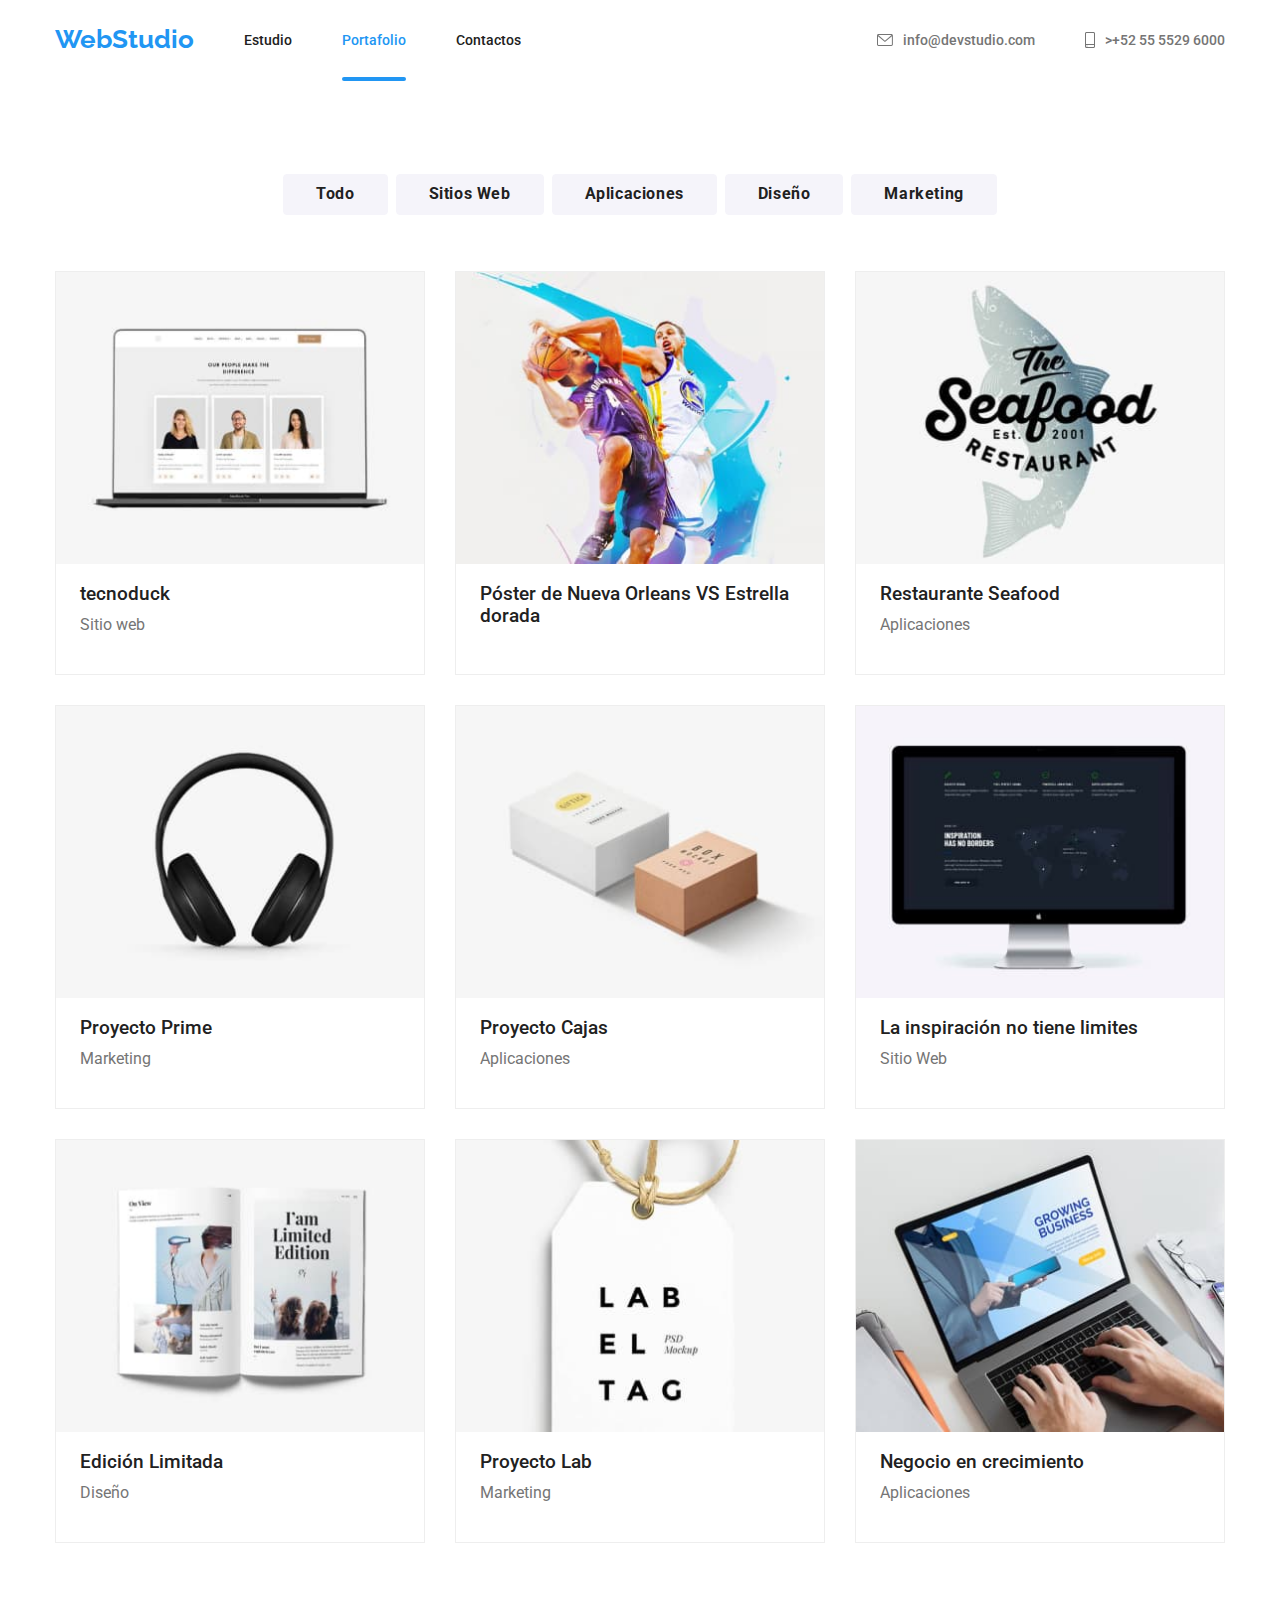
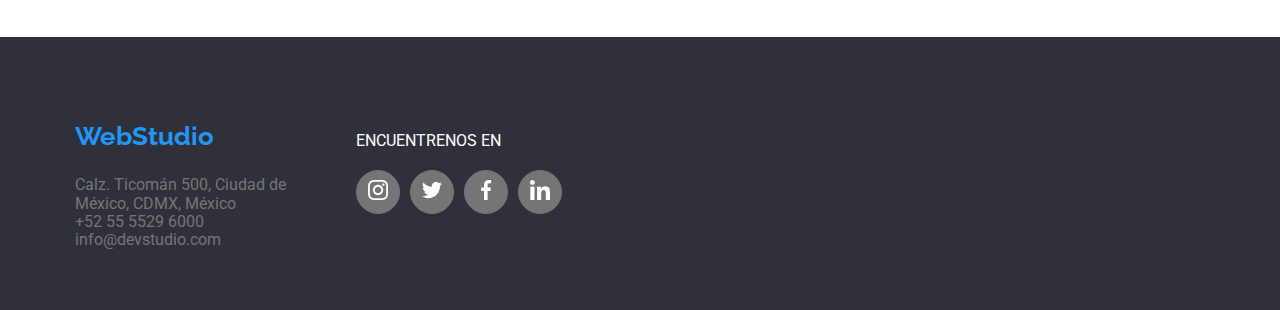
==== portfolio.html @ 1accfdf2 "inicio tarea 6" ====
<!DOCTYPE html>
<html lang="es">
  <head>
    <meta charset="utf-8" />
    <meta name="viewport" content="width=device-width,initial-scale=1.0" />
    <link rel="preconnect" href="https://fonts.googleapis.com" />
    <link rel="preconnect" href="https://fonts.gstatic.com" crossorigin />
    <link rel="preconnect" href="https://fonts.googleapis.com" />
    <link rel="preconnect" href="https://fonts.gstatic.com" crossorigin />
    <link
      href="https://fonts.googleapis.com/css2?family=Raleway:ital,wght@0,700;1,700&family=Roboto:ital,wght@0,400;0,500;0,700;0,900;1,400;1,500;1,700;1,900&display=swap"
      rel="stylesheet"
    />
    <link
      rel="stylesheet"
      href="https://cdnjs.cloudflare.com/ajax/libs/modern-normalize/1.0.0/modern-normalize.min.css"
    />
    <link rel="stylesheet" href="./css/styles.css" />
    <title>WebStudio</title>
  </head>
  <body>
    <header>
      <div class="header-section container">
        <nav class="header-navigation">
          <a class="home-link" href="./index.html"><span>Web</span>Studio</a>
          <ul class="navigation-list list">
            <li><a class="link" href="./index.html">Estudio</a></li>
            <li>
              <a class="link current" href="./portfolio.html">Portafolio</a>
            </li>
            <li><a class="link" href="#">Contactos</a></li>
          </ul>
        </nav>
        <ul class="contact-list list">
          <li>
            <a class="contacts" href="mailto:info@devstudiio.com">
              <svg class="email-icon" width="16" height="12">
                <use href="./images/symbol-defs.svg#icon-sobre-activable"></use>
              </svg>
              info@devstudio.com
            </a>
          </li>
          <li>
            <a class="contacts" href="tel:+525555296000">
              <svg class="phone-icon" width="10" height="16">
                <use
                  href="./images/symbol-defs.svg#icon-telfono-inteligente"
                ></use>
              </svg>
              >+52 55 5529 6000
            </a>
          </li>
        </ul>
      </div>
    </header>
    <main>
      <section class="section">
        <div class="container">
          <ul class="buttons-nav list">
            <li>
              <button class="button-styles" type="button">Todo</button>
            </li>
            <li>
              <button class="button-styles" type="button">Sitios Web</button>
            </li>
            <li>
              <button class="button-styles" type="button">Aplicaciones</button>
            </li>
            <li>
              <button class="button-styles" type="button">Diseño</button>
            </li>
            <li>
              <button class="button-styles" type="button">Marketing</button>
            </li>
          </ul>
        </div>
        <div class="container">
          <ul class="images-project list">
            <li class="card-portfolio">
              <div class="card-body">
                <img
                  src="./images-portfolio/laptop.jpg"
                  alt="tecnoduck"
                  width="300"
                />
                <div class="emergent-text">
                  <p class="card-text">
                    Tecnoduck es una plataforma de distribución de coronavirus
                    de última generación. Las compañías usan esta plataforma
                    para el espionaje digital y los ataques a los servidores
                    seguros de la competencia.
                  </p>
                </div>
              </div>
              <div class="footer-portfolio-card">
                <h3>tecnoduck</h3>
                <p>Sitio web</p>
              </div>
            </li>
            <li class="card-portfolio">
              <div class="card-body">
                <img
                  src="./images-portfolio/basketball.jpg"
                  alt="poster-basketball"
                  width="300"
                />
                <div class="emergent-text">
                  <p class="card-text">
                    Lorem ipsum dolor, sit amet consectetur adipisicing elit.
                    Laborum distinctio praesentium fugit labore dolorum
                    excepturi necessitatibus ex mollitia dignissimos rerum.
                  </p>
                </div>
              </div>
              <div class="footer-portfolio-card">
                <h3>Póster de Nueva Orleans VS Estrella dorada</h3>
              </div>
            </li>
            <li class="card-portfolio">
              <div class="card-body">
                <img
                  src="./images-portfolio/seafood.jpg"
                  alt="restaurante"
                  width="300"
                />
                <div class="emergent-text">
                  <p class="card-text">
                    Lorem ipsum dolor, sit amet consectetur adipisicing elit.
                    Laborum distinctio praesentium fugit labore dolorum
                    excepturi necessitatibus ex mollitia dignissimos rerum.
                  </p>
                </div>
              </div>
              <div class="footer-portfolio-card">
                <h3>Restaurante Seafood</h3>
                <p>Aplicaciones</p>
              </div>
            </li>
            <li class="card-portfolio">
              <div class="card-body">
                <img
                  src="./images-portfolio/earphones.jpg"
                  alt="proyecto-prime"
                  width="300"
                />
                <div class="emergent-text">
                  <p class="card-text">
                    Lorem ipsum dolor, sit amet consectetur adipisicing elit.
                    Laborum distinctio praesentium fugit labore dolorum
                    excepturi necessitatibus ex mollitia dignissimos rerum.
                  </p>
                </div>
              </div>
              <div class="footer-portfolio-card">
                <h3>Proyecto Prime</h3>
                <p>Marketing</p>
              </div>
            </li>
            <li class="card-portfolio">
              <div class="card-body">
                <img
                  src="./images-portfolio/boxes.jpg"
                  alt="proyecto cajas"
                  width="300"
                />
                <div class="emergent-text">
                  <p class="card-text">
                    Lorem ipsum dolor, sit amet consectetur adipisicing elit.
                    Laborum distinctio praesentium fugit labore dolorum
                    excepturi necessitatibus ex mollitia dignissimos rerum.
                  </p>
                </div>
              </div>
              <div class="footer-portfolio-card">
                <h3>Proyecto Cajas</h3>
                <p>Aplicaciones</p>
              </div>
            </li>
            <li class="card-portfolio">
              <div class="card-body">
                <img
                  src="./images-portfolio/monitor.jpg"
                  alt="imagen pc"
                  width="300"
                />
                <div class="emergent-text">
                  <p class="card-text">
                    Lorem ipsum dolor, sit amet consectetur adipisicing elit.
                    Laborum distinctio praesentium fugit labore dolorum
                    excepturi necessitatibus ex mollitia dignissimos rerum.
                  </p>
                </div>
              </div>
              <div class="footer-portfolio-card">
                <h3>La inspiración no tiene limites</h3>
                <p>Sitio Web</p>
              </div>
            </li>
            <li class="card-portfolio">
              <div class="card-body">
                <img
                  src="./images-portfolio/magazine.jpg"
                  alt="folleto"
                  width="300"
                />
                <div class="emergent-text">
                  <p class="card-text">
                    Lorem ipsum dolor, sit amet consectetur adipisicing elit.
                    Laborum distinctio praesentium fugit labore dolorum
                    excepturi necessitatibus ex mollitia dignissimos rerum.
                  </p>
                </div>
              </div>
              <div class="footer-portfolio-card">
                <h3>Edición Limitada</h3>
                <p>Diseño</p>
              </div>
            </li>
            <li class="card-portfolio">
              <div class="card-body">
                <img
                  src="./images-portfolio/tag.jpg"
                  alt="proyecto lab"
                  width="300"
                />
                <div class="emergent-text">
                  <p class="card-text">
                    Lorem ipsum dolor, sit amet consectetur adipisicing elit.
                    Laborum distinctio praesentium fugit labore dolorum
                    excepturi necessitatibus ex mollitia dignissimos rerum.
                  </p>
                </div>
              </div>
              <div class="footer-portfolio-card">
                <h3>Proyecto Lab</h3>
                <p>Marketing</p>
              </div>
            </li>
            <li class="card-portfolio">
              <div class="card-body">
                <img
                  src="./images-portfolio/pc.jpg"
                  alt="imagen pc"
                  width="300"
                />
                <div class="emergent-text">
                  <p class="card-text">
                    Lorem ipsum dolor, sit amet consectetur adipisicing elit.
                    Laborum distinctio praesentium fugit labore dolorum
                    excepturi necessitatibus ex mollitia dignissimos rerum.
                  </p>
                </div>
              </div>
              <div class="footer-portfolio-card">
                <h3>Negocio en crecimiento</h3>
                <p>Aplicaciones</p>
              </div>
            </li>
          </ul>
        </div>
      </section>
    </main>
    <footer class="footer-section">
      <section class="footer-container container">
        <div>
          <a class="home-link" href="./index.html">WebStudio</a>
          <addres class="addres-contacts">
            <ul class="list">
              <li>
                <a
                  class="contacts"
                  href="google map"
                  target="_blank"
                  rel="noopener noreferre"
                  >Calz. Ticomán 500, Ciudad de <br />
                  México, CDMX, México</a
                >
              </li>
              <li>
                <a class="contacts" href="tel:+525555296000"
                  >+52 55 5529 6000</a
                >
              </li>
              <li>
                <a class="contacts" href="mailto:info@devstudiio.com"
                  >info@devstudio.com</a
                >
              </li>
            </ul>
          </addres>
        </div>
        <div class="footer-social-icons">
          <p class="p-footer">ENCUENTRENOS EN</p>
          <ul class="footer-icon-list list">
            <li class="footer-icon-circle">
              <a href="#" class="icon-link">
                <svg class="social-svg" width="20" height="20">
                  <use href="./images/symbol-defs.svg#icon-instagram-2"></use>
                </svg>
              </a>
            </li>
            <li class="footer-icon-circle">
              <a href="#" class="icon-link">
                <svg class="social-svg" width="20" height="20">
                  <use href="./images/symbol-defs.svg#icon-twitter-1"></use>
                </svg>
              </a>
            </li>
            <li class="footer-icon-circle">
              <a href="#" class="icon-link">
                <svg class="social-svg" width="20" height="20">
                  <use href="./images/symbol-defs.svg#icon-facebook-1"></use>
                </svg>
              </a>
            </li>
            <li class="footer-icon-circle">
              <a href="#" class="icon-link">
                <svg class="social-svg" width="20" height="20">
                  <use href="./images/symbol-defs.svg#icon-linkedin-1"></use>
                </svg>
              </a>
            </li>
          </ul>
        </div>
      </section>
    </footer>
  </body>
</html>
---- css/styles.css ----
/*VARIABLES*/
:root {
  --paragraph-color: rgba(117, 117, 117, 1);
}
:root {
  --text-color: rgba(33, 33, 33, 1);
}
:root {
  --background-color: rgba(33, 150, 243, 1);
}
:root {
  --secondary-text-color: rgba(255, 255, 255, 1);
}
:root {
  --color-opacity: rgba(0, 0, 0, 0.2);
}
body {
  font-family: "Roboto", sans-serif;
  color: var(--text-color);
}
/*NORMALIZER*/
h1,
h2,
h3,
h4,
h5,
h6,
p,
ul {
  margin: 0px;
}
html {
  box-sizing: border-box;
}
*,
*::after,
*::before {
  box-sizing: inherit;
}
img {
  display: block;
  width: 100%;
  height: auto;
}
address {
  font-style: normal;
}
.link {
  padding-top: 32px;
  padding-bottom: 32px;
  text-decoration: none;
  color: inherit;
}
.current {
  position: relative;
  color: var(--background-color);
}
.current::after {
  content: "";
  position: absolute;
  left: 0;
  bottom: -1px;
  width: 100%;
  height: 4px;
  background-color: var(--background-color);
  border-radius: 2px;
}
.list {
  list-style: none;
  padding: 0px;
  margin: 0px;
}
/*FLEXBOX*/
.container {
  width: 1200px;
  padding-left: 15px;
  padding-right: 15px;
  margin-left: auto;
  margin-right: auto;
}
.section {
  padding-top: 94px;
  padding-bottom: 94px;
}
.header-section {
  background-color: var(--secondary-text-color);
  display: flex;
  justify-content: space-between;
  align-items: center;
  border-bottom: 1px rgba(236, 236, 236, 1);
}
.home-link {
  font-family: "Raleway", sans-serif;
  display: flex;
  text-decoration: none;
  font-size: 26px;
  color: var(--background-color);
  font-weight: 700;
  line-height: 1.17;
  align-items: center;
  padding-top: 24px;
  padding-bottom: 25px;
}
.home-link:hover {
  color: var(--background-color);
}
.link:hover {
  color: var(--background-color);
  box-shadow: 0px 2px 2px 0px rgba(0, 0, 0, 0.12);
  box-shadow: 0px 1px 2px 0px rgba(0, 0, 0, 0.08);
  box-shadow: 0px 3px 1px 0px rgba(0, 0, 0, 0.1);
}
.header-navigation {
  display: flex;
  gap: 50px;
  flex-wrap: wrap;
  align-items: center;
}
.navigation-list {
  text-decoration: none;
  font-size: 14px;
  font-weight: 500;
  line-height: 1.17;
  display: flex;
  gap: 50px;
  justify-content: space-between;
  padding-top: 32px;
  padding-bottom: 32px;
}
.contact-list {
  text-decoration: none;
  font-size: 14px;
  font-weight: 500;
  line-height: 1.17;
  display: flex;
  gap: 50px;
  align-items: center;
  padding-top: 32px;
  padding-bottom: 32px;
}
.contacts {
  display: flex;
  align-items: center;
  text-decoration: none;
  color: var(--paragraph-color);
  gap: 10px;
  fill: var(--paragraph-color);
}

.contacts:hover,
.contacts:focus {
  color: var(--background-color);
  fill: var(--background-color);
  transition-duration: 250ms;
  transition-timing-function: cubic-bezier(0.4, 0, 0.2, 1);
}
.button-styles {
  font-family: "roboto";
  font-style: normal;
  font-size: 16px;
  font-weight: 700;
  letter-spacing: 0.6px;
  color: var(--text-color);
  background-color: rgba(245, 244, 250, 1);
  padding: 10px 32px;
  border: 1px solid rgba(245, 244, 250, 1);
  border-radius: 4px;
  text-align: center;
}
.button-styles:hover,
.button-styles:focus {
  background-color: rgba(33, 150, 243, 1);
  color: var(--secondary-text-color);
  cursor: pointer;
  box-shadow: 0px 2px 2px 0px rgba(0, 0, 0, 0.12);
  box-shadow: 0px 1px 2px 0px rgba(0, 0, 0, 0.08);
  box-shadow: 0px 3px 1px 0px rgba(0, 0, 0, 0.1);
  transition-duration: 250ms;
  transition-timing-function: cubic-bezier(0.4, 0, 0.2, 1);
}
.hero {
  padding-top: 200px;
  padding-bottom: 200px;
  background: url(../images/backround.jpg);
  background-repeat: no-repeat;
  background-position: center;
  background-size: cover;
  background-color: rgba(47, 48, 58, 0.4);
  text-align: center;
}
.is-hidden {
  display: none;
  opacity: 0;
  visibility: hidden;
  pointer-events: none;
}
.backdrop {
  position: fixed;
  top: 0;
  left: 0;
  width: 100vw;
  height: 100vh;
  background-color: var(--color-opacity);
  opacity: 1;
  visibility: visible;
  pointer-events: auto;
  transition: opacity 250ms cubic-bezier(0.4, 0, 0.2, 1),
    visibility 250ms cubic-bezier(0.4, 0, 0.2, 1);
}
.modal {
  display: flex;
  justify-content: flex-end;
  width: 528px;
  height: 581px;
  position: absolute;
  background-color: var(--secondary-text-color);
  left: 50%;
  top: 50%;
  border-radius: 4px;
  box-shadow: 0px 2px 1px 0px rgba(0, 0, 0, 0.2);
  box-shadow: 0px 1px 1px 0px rgba(0, 0, 0, 0.14);
  box-shadow: 0px 1px 3px 0px rgba(0, 0, 0, 0.12);
  transform: translate(-50%, -50%);
}
.modal-close {
  cursor: pointer;
  display: flex;
  justify-content: center;
  align-items: center;
  width: 30px;
  height: 30px;
  border: 1px solid rgba(0, 0, 0, 0.1);
  border-radius: 50px;
  margin-right: 8px;
  margin-top: 8px;
}

.title {
  width: 696px;
  font-size: 44px;
  color: var(--secondary-text-color);
  font-weight: 900;
  line-height: 1.3;
  text-align: center;
  margin: 0 auto;
  margin-bottom: 30px;
}
.advantage-icons-rectangle {
  width: 270px;
  height: 120px;
  display: flex;
  justify-content: center;
  align-items: center;
  background-color: rgba(245, 244, 250, 1);
  margin-bottom: 30px;
}
.benefits {
  font-size: 14px;
  line-height: 1.17;
  height: 130px;
  display: flex;
  justify-content: space-between;
  gap: 30px;
}
h2 {
  margin-bottom: 55px;
  font-size: 36px;
  font-weight: 700;
  line-height: 1.17;
  text-align: center;
}
.img-container-work {
  position: relative;
  display: flex;
  justify-content: space-between;
  gap: 15px;
}
.services-item {
  position: relative;
}
.desktop-app {
  display: flex;
  justify-content: center;
  align-items: center;
  position: absolute;
  width: 100%;
  height: 70px;
  bottom: -1px;
  color: var(--secondary-text-color);
  background-color: rgba(47, 48, 58, 0.8);
}
.movil-app {
  display: flex;
  justify-content: center;
  align-items: center;
  position: absolute;
  width: 100%;
  height: 70px;
  bottom: -1px;
  color: var(--secondary-text-color);
  background-color: rgba(47, 48, 58, 0.8);
}
.design-solutions {
  display: flex;
  justify-content: center;
  align-items: center;
  position: absolute;
  width: 100%;
  height: 70px;
  bottom: -1px;
  color: var(--secondary-text-color);
  background-color: rgba(47, 48, 58, 0.8);
}
h3 {
  margin-bottom: 10px;
  font-weight: 500;
}
h4 {
  margin-bottom: 10px;
}
.team {
  background-color: rgba(245, 244, 250, 1);
  padding-bottom: 94px;
}
.team-images {
  display: flex;
  flex-wrap: wrap;
  gap: 15px;
  padding: 0;
  list-style: none;
}
.card {
  flex-basis: calc((100% - 45px) / 4);
  border: 1px solid rgb(219, 219, 219);
  border-radius: 0px 0px 4px 4px;
  box-shadow: 0px 2px 1px 0px rgba(0, 0, 0, 0.2);
  box-shadow: 0px 1px 1px 0px rgba(0, 0, 0, 0.14);
  box-shadow: 0px 1px 3px 0px rgba(0, 0, 0, 0.12);
}
.footer-card {
  padding: 30px 32px;
  text-align: center;
  gap: 16px;
}
.icon-list {
  display: flex;
  justify-content: space-between;
  gap: 10px;
  margin-top: 16px;
}
.icon-circle {
  display: flex;
  justify-content: center;
  align-items: center;
  width: 44px;
  height: 44px;
  border-radius: 50px;
  fill: var(--paragraph-color);
  transition: fill 250ms cubic-bezier(0.4, 0, 0.2, 1),
    background-color 250ms cubic-bezier(0.4, 0, 0.2, 1);
}
.icon-circle:hover,
.social-icons:hover {
  background-color: var(--background-color);
  fill: var(--secondary-text-color);
}

p {
  color: var(--paragraph-color);
  font-weight: 400;
}
.clientes-regulares {
  padding-top: 94px;
  padding-bottom: 94px;
}
.icon-list-regulares {
  display: flex;
  justify-content: space-between;
}
.icon-regulares {
  display: flex;
  justify-content: center;
  align-items: center;
  width: 170px;
  height: 81px;
  border: 1px solid var(--paragraph-color);
  border-radius: 4px;
  fill: var(--paragraph-color);
}
.icon-regulares:hover,
.icon-regulares:focus {
  border-color: var(--background-color);
  fill: var(--background-color);
  transition-duration: 250ms;
  transition-timing-function: cubic-bezier(0.4, 0, 0.2, 1);
}
.footer-section {
  display: flex;
  background-color: rgba(47, 48, 58, 1);
  padding: 60px;
}
.footer-container {
  display: flex;
  align-items: center;
  gap: 70px;
}
.addres-contacts {
  color: var(--secondary-text-color);
  gap: 10px;
}
.footer-icon-list {
  display: flex;
  gap: 10px;
}
.p-footer {
  color: var(--secondary-text-color);
  margin-bottom: 20px;
}
.footer-icon-circle {
  background-color: var(--paragraph-color);
  display: flex;
  justify-content: center;
  align-items: center;
  width: 44px;
  height: 44px;
  border: 1px solid var(--paragraph-color);
  border-radius: 50px;
}
.footer-icon-circle:hover {
  background-color: var(--background-color);
  transition-duration: 250ms;
  transition-timing-function: cubic-bezier(0.4, 0, 0.2, 1);
}
.social-svg {
  fill: var(--secondary-text-color);
}
/*PORTAFOLIO*/
.buttons-nav {
  display: flex;
  justify-content: center;
  align-items: center;
  gap: 8px;
  margin-bottom: 56px;
}
.images-project {
  display: flex;
  flex-wrap: wrap;
  gap: 30px;
  padding: 0;
  list-style: none;
}
.card-portfolio {
  width: 370px;
  height: 404px;
  flex-basis: calc((100% - 60px) / 3);
  border: 1px solid rgba(238, 238, 238, 1);
  background-color: var(--secondary-text-color);
}
.card-body {
  position: relative;
  overflow: hidden;
}
.card-portfolio:hover {
  box-shadow: 1px 4px 6px 0px rgba(0, 0, 0, 0.16);
  box-shadow: 0px 4px 4px 0px rgba(0, 0, 0, 0.06);
  box-shadow: 0px 1px 1px 0px rgba(0, 0, 0, 0.12);
  transition-duration: 250ms;
  transition-timing-function: cubic-bezier(0.4, 0, 0.2, 1);
}
.emergent-text {
  position: absolute;
  top: 0%;
  height: 294px;
  width: 370px;
  background-color: rgba(33, 150, 243, 0.9);
  padding: 63px 24px;
  transform: translateY(100%);
  transition: transform 250ms ease;
  transition-timing-function: cubic-bezier(0.4, 0, 0.2, 1);
}
.card-text {
  color: var(--secondary-text-color);
  font-weight: 400;
  font-size: 18px;
  line-height: 28px;
  letter-spacing: 0.03em;
}
.card-portfolio:hover .emergent-text {
  transform: translateY(0%);
}

.footer-portfolio-card {
  padding: 20px 24px;
}
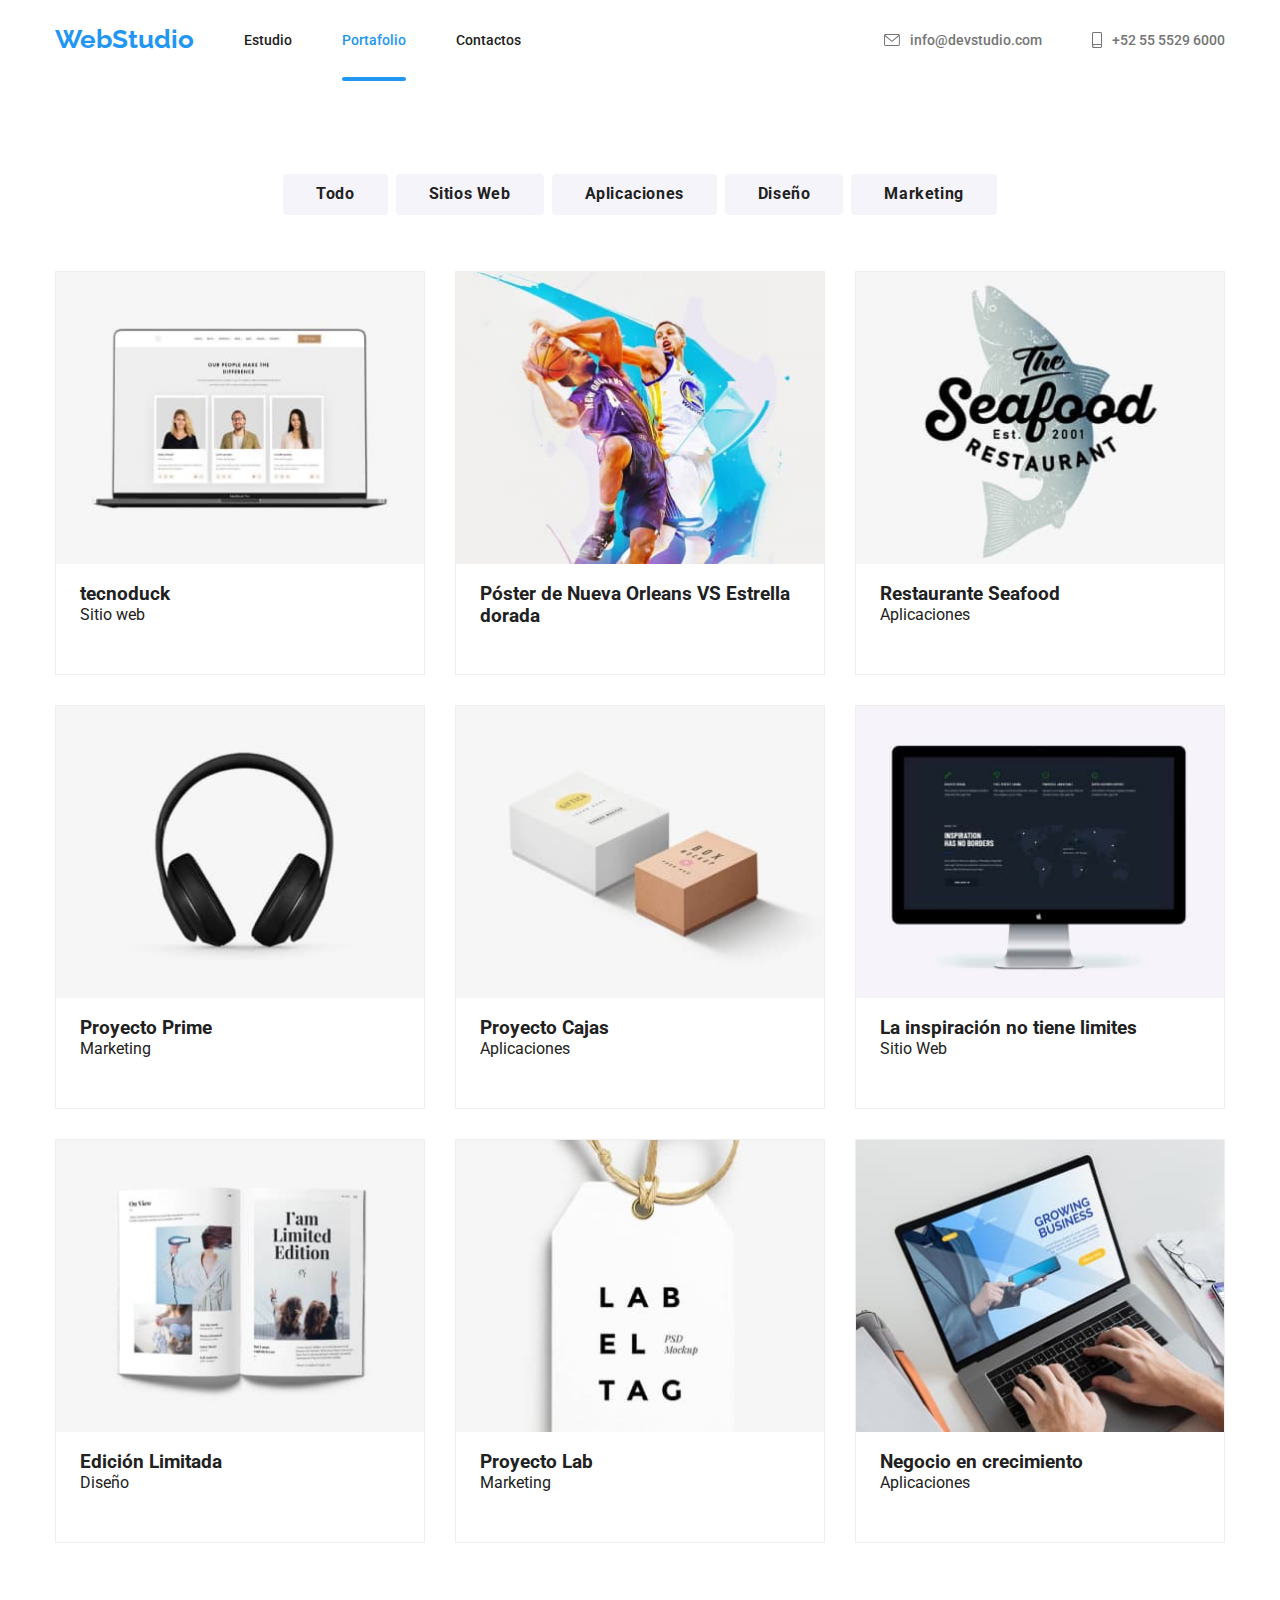
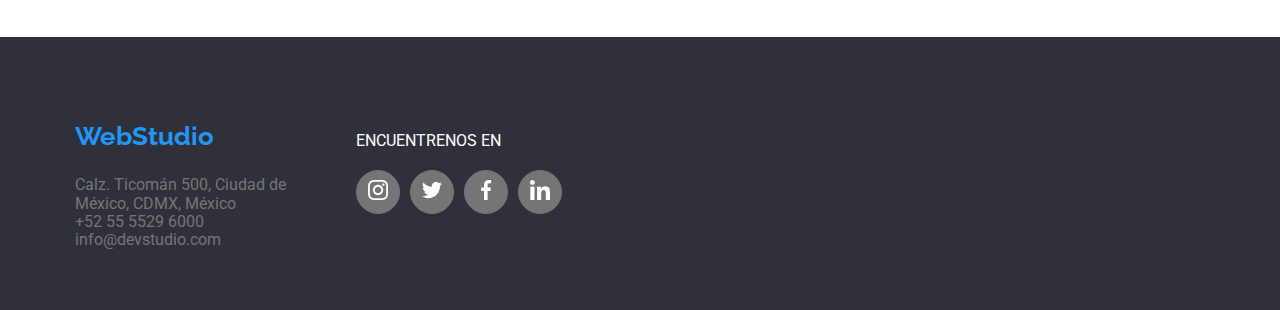
==== commit a6d43070: "cambios form" ====
--- a/portfolio.html
+++ b/portfolio.html
@@ -47,7 +47,7 @@
                   href="./images/symbol-defs.svg#icon-telfono-inteligente"
                 ></use>
               </svg>
-              >+52 55 5529 6000
+              +52 55 5529 6000
             </a>
           </li>
         </ul>
--- a/css/styles.css
+++ b/css/styles.css
@@ -1,23 +1,3 @@
-/*VARIABLES*/
-:root {
-  --paragraph-color: rgba(117, 117, 117, 1);
-}
-:root {
-  --text-color: rgba(33, 33, 33, 1);
-}
-:root {
-  --background-color: rgba(33, 150, 243, 1);
-}
-:root {
-  --secondary-text-color: rgba(255, 255, 255, 1);
-}
-:root {
-  --color-opacity: rgba(0, 0, 0, 0.2);
-}
-body {
-  font-family: "Roboto", sans-serif;
-  color: var(--text-color);
-}
 /*NORMALIZER*/
 h1,
 h2,
@@ -69,6 +49,29 @@
   list-style: none;
   padding: 0px;
   margin: 0px;
+}
+body {
+  font-family: "Roboto", sans-serif;
+  color: var(--text-color);
+}
+/*VARIABLES*/
+:root {
+  --paragraph-color: rgba(117, 117, 117, 1);
+}
+:root {
+  --text-color: rgba(33, 33, 33, 1);
+}
+:root {
+  --background-color: rgba(33, 150, 243, 1);
+}
+:root {
+  --secondary-text-color: rgba(255, 255, 255, 1);
+}
+:root {
+  --color-opacity: rgba(0, 0, 0, 0.2);
+}
+:root {
+  --cubic-bezier: cubic-bezier(0.4, 0, 0.2, 1);
 }
 /*FLEXBOX*/
 .container {
@@ -208,21 +211,71 @@
     visibility 250ms cubic-bezier(0.4, 0, 0.2, 1);
 }
 .modal {
-  display: flex;
-  justify-content: flex-end;
-  width: 528px;
-  height: 581px;
-  position: absolute;
+  position: absolute;
+  min-width: 528px;
+  min-height: 581px;
   background-color: var(--secondary-text-color);
   left: 50%;
   top: 50%;
+  padding: 40px;
   border-radius: 4px;
   box-shadow: 0px 2px 1px 0px rgba(0, 0, 0, 0.2);
   box-shadow: 0px 1px 1px 0px rgba(0, 0, 0, 0.14);
   box-shadow: 0px 1px 3px 0px rgba(0, 0, 0, 0.12);
   transform: translate(-50%, -50%);
+  transition: transform 250ms var(--cubic-bezier);
+}
+.form {
+  position: absolute;
+}
+.form-title {
+  color: var(--text-color);
+  position: absolute;
+  font-size: 20px;
+  text-align: center;
+  margin-bottom: 30px;
+}
+.form-field {
+  position: relative;
+  width: 448px;
+  height: 40px;
+  margin-bottom: 28px;
+  border-radius: 4px;
+}
+.form-label {
+  position: absolute;
+  font-size: 12px;
+  color: var(--paragraph-color);
+}
+.input-field {
+  position: absolute;
+  width: 448px 40px;
+  margin-bottom: 28px;
+}
+.form-input {
+  width: 448px;
+  height: 40px;
+  padding: 11px 11px 11px 41px;
+  outline: none;
+  border: 1px solid rgba(33, 33, 33, 0.2);
+  transition: border-color 250ms var(--cubic-bezier);
+}
+.form-input:focus {
+  border-color: var(--background-color);
+}
+.form-input:focus + .form-icon {
+  fill: var(--background-color);
+}
+.form-icon {
+  position: absolute;
+  left: 12px;
+  top: 50%;
+  transform: translateY(-50%);
+  fill: var(--text-color);
+  transition: fill 250ms var(--cubic-bezier);
 }
 .modal-close {
+  position: absolute;
   cursor: pointer;
   display: flex;
   justify-content: center;
@@ -231,8 +284,8 @@
   height: 30px;
   border: 1px solid rgba(0, 0, 0, 0.1);
   border-radius: 50px;
-  margin-right: 8px;
-  margin-top: 8px;
+  top: 8px;
+  right: 8px;
 }
 
 .title {
@@ -311,11 +364,11 @@
   color: var(--secondary-text-color);
   background-color: rgba(47, 48, 58, 0.8);
 }
-h3 {
+.benefits-subtitle {
   margin-bottom: 10px;
   font-weight: 500;
 }
-h4 {
+.team-member {
   margin-bottom: 10px;
 }
 .team {
@@ -365,7 +418,7 @@
   fill: var(--secondary-text-color);
 }
 
-p {
+.benefits-text {
   color: var(--paragraph-color);
   font-weight: 400;
 }
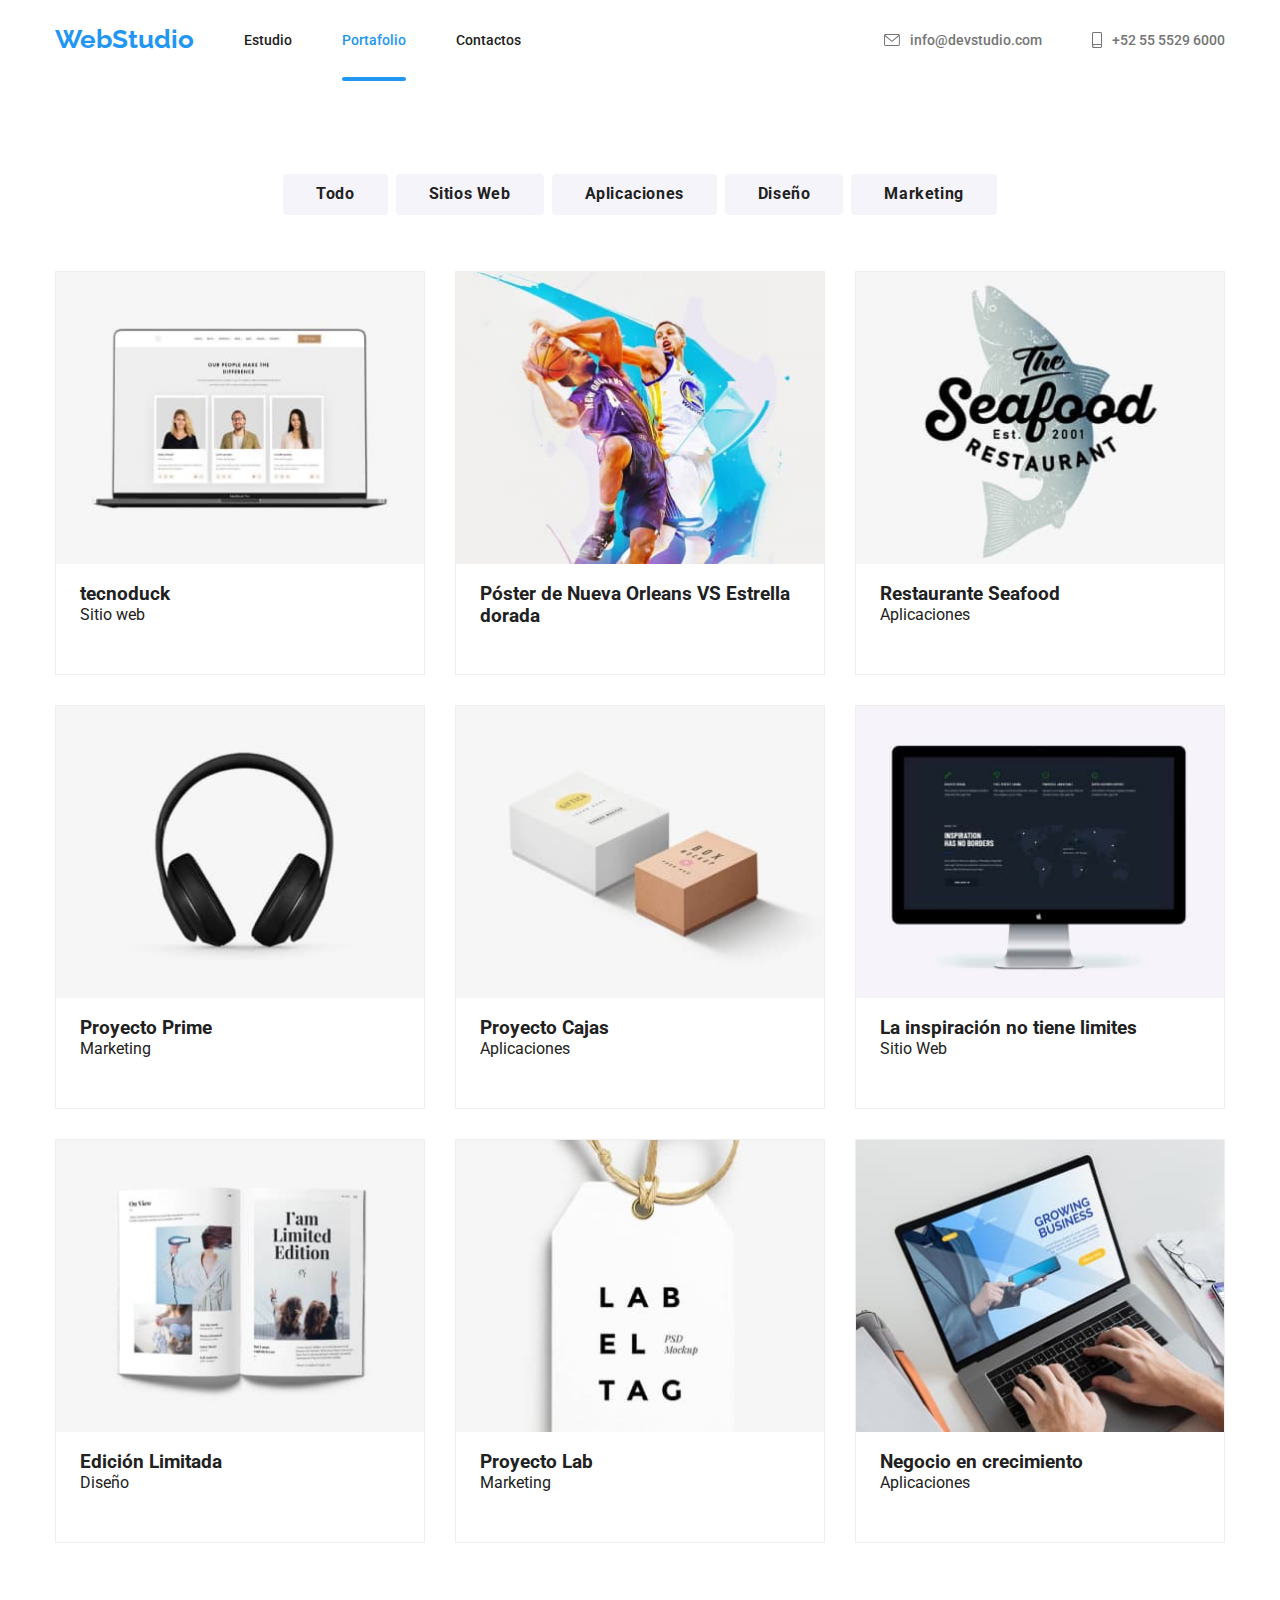
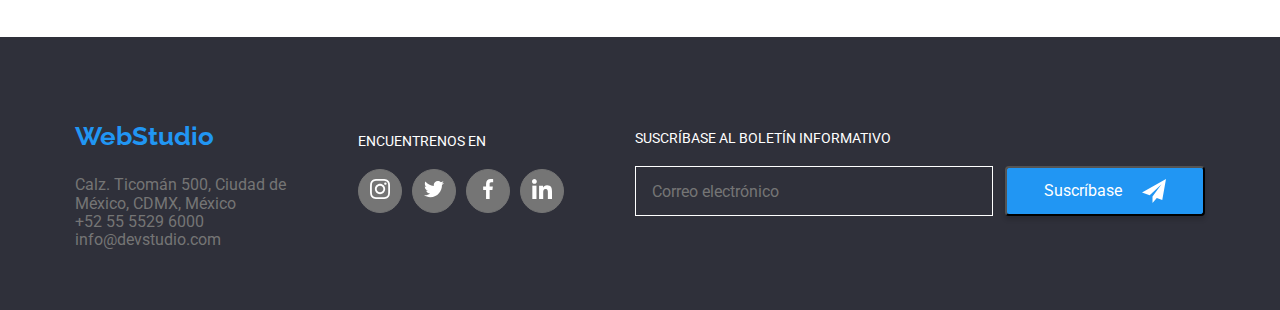
==== commit f624273e: "cambios formulario" ====
--- a/portfolio.html
+++ b/portfolio.html
@@ -322,6 +322,26 @@
             </li>
           </ul>
         </div>
+        <div class="form-container">
+          <p class="footer-form-title">SUSCRÍBASE AL BOLETÍN INFORMATIVO</p>
+          <form class="footer-form">
+            <div class="footer-form-field">
+              <label class="form-label" for="email"></label>
+              <input
+                class="footer-form-input"
+                type="text"
+                id="email"
+                placeholder="Correo electrónico"
+              />
+            </div>
+            <button class="send-button" type="submit">
+              Suscríbase
+              <svg class="icon-sbmit" width="24" height="24">
+                <use href="./images/symbol-defs.svg#icon-enviar-cono"></use>
+              </svg>
+            </button>
+          </form>
+        </div>
       </section>
     </footer>
   </body>
--- a/css/styles.css
+++ b/css/styles.css
@@ -68,6 +68,9 @@
   --secondary-text-color: rgba(255, 255, 255, 1);
 }
 :root {
+  --footer-background-color: rgba(47, 48, 58, 1);
+}
+:root {
   --color-opacity: rgba(0, 0, 0, 0.2);
 }
 :root {
@@ -148,14 +151,13 @@
   color: var(--paragraph-color);
   gap: 10px;
   fill: var(--paragraph-color);
+  transition: color 250ms var(--cubic-bezier), fill 250ms var(--cubic-bezier);
 }
 
 .contacts:hover,
 .contacts:focus {
   color: var(--background-color);
   fill: var(--background-color);
-  transition-duration: 250ms;
-  transition-timing-function: cubic-bezier(0.4, 0, 0.2, 1);
 }
 .button-styles {
   font-family: "roboto";
@@ -169,6 +171,8 @@
   border: 1px solid rgba(245, 244, 250, 1);
   border-radius: 4px;
   text-align: center;
+  transition: background-color 250ms var(--cubic-bezier),
+    color 250ms var(--cubic-bezier);
 }
 .button-styles:hover,
 .button-styles:focus {
@@ -178,8 +182,6 @@
   box-shadow: 0px 2px 2px 0px rgba(0, 0, 0, 0.12);
   box-shadow: 0px 1px 2px 0px rgba(0, 0, 0, 0.08);
   box-shadow: 0px 3px 1px 0px rgba(0, 0, 0, 0.1);
-  transition-duration: 250ms;
-  transition-timing-function: cubic-bezier(0.4, 0, 0.2, 1);
 }
 .hero {
   padding-top: 200px;
@@ -225,9 +227,6 @@
   transform: translate(-50%, -50%);
   transition: transform 250ms var(--cubic-bezier);
 }
-.form {
-  position: absolute;
-}
 .form-title {
   color: var(--text-color);
   position: absolute;
@@ -243,12 +242,10 @@
   border-radius: 4px;
 }
 .form-label {
-  position: absolute;
   font-size: 12px;
   color: var(--paragraph-color);
 }
 .input-field {
-  position: absolute;
   width: 448px 40px;
   margin-bottom: 28px;
 }
@@ -449,12 +446,13 @@
 }
 .footer-section {
   display: flex;
-  background-color: rgba(47, 48, 58, 1);
+  background-color: var(--footer-background-color);
   padding: 60px;
 }
 .footer-container {
   display: flex;
   align-items: center;
+  justify-content: space-between;
   gap: 70px;
 }
 .addres-contacts {
@@ -466,6 +464,7 @@
   gap: 10px;
 }
 .p-footer {
+  font-size: 14px;
   color: var(--secondary-text-color);
   margin-bottom: 20px;
 }
@@ -486,6 +485,42 @@
 }
 .social-svg {
   fill: var(--secondary-text-color);
+}
+
+.footer-form {
+  display: flex;
+  gap: 12px;
+}
+.footer-form-title {
+  font-size: 14px;
+  color: var(--secondary-text-color);
+  margin-bottom: 20px;
+}
+.footer-form-input {
+  width: 358px;
+  height: 50px;
+  background-color: var(--footer-background-color);
+  padding: 15px 15px 15px 16px;
+  border: 1px solid var(--secondary-text-color);
+  outline: none;
+}
+.send-button {
+  display: flex;
+  align-items: center;
+  justify-content: center;
+  width: 200px;
+  height: 50px;
+  gap: 20px;
+  background-color: var(--background-color);
+  color: var(--secondary-text-color);
+  fill: var(--secondary-text-color);
+  border-radius: 4px;
+  cursor: pointer;
+  box-shadow: 0px 4px 4px 0px rgba(0, 0, 0, 0.15);
+  transition: box-shadow 250ms var(--cubic-bezier);
+}
+.send-button:hover {
+  box-shadow: 0px 4px 4px 0px rgba(0, 0, 0, 0.15);
 }
 /*PORTAFOLIO*/
 .buttons-nav {
